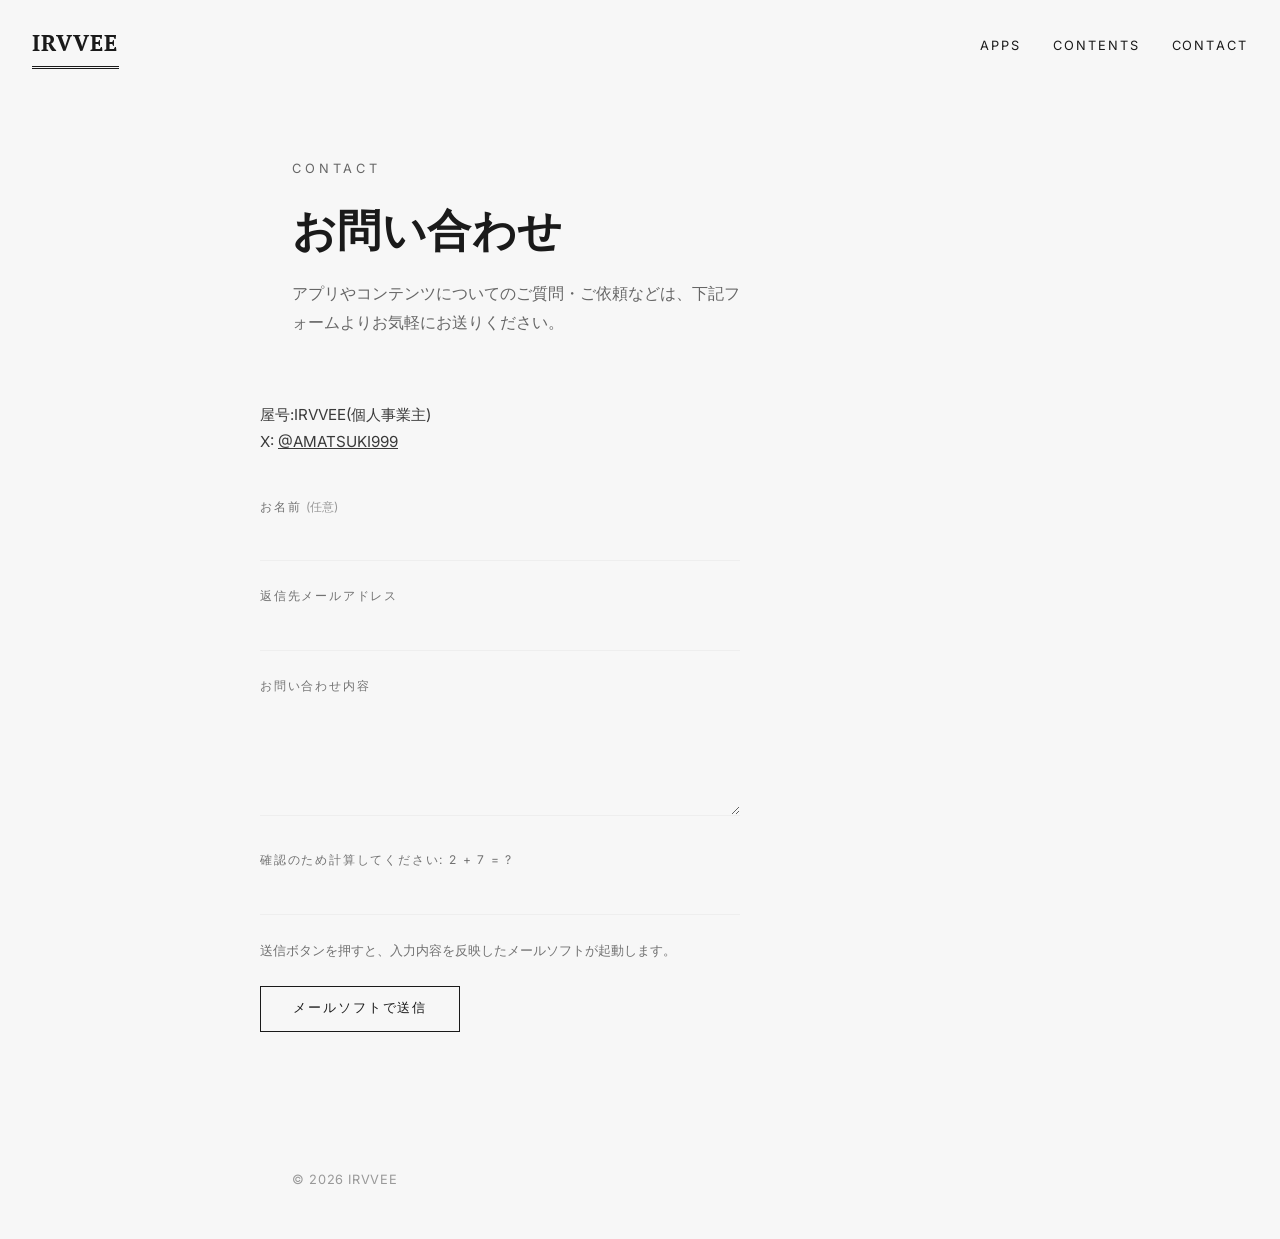
==== contact.html @ 723469f1 "feat: 問い合わせを専用ページ(contact.html)に分離 - お問い合わせフォーム(ハニーポット+簡易計算確認, mailto送信)をcontact.htmlへ移設 - index.htm" ====
<!DOCTYPE html>
<html lang="ja">
<head>
<meta charset="UTF-8">
<meta name="viewport" content="width=device-width, initial-scale=1.0">
<title>Contact | IRVVEE(アーヴィー)</title>
<meta name="description" content="IRVVEEへのお問い合わせフォームです。">
<link rel="preconnect" href="https://fonts.googleapis.com">
<link rel="preconnect" href="https://fonts.gstatic.com" crossorigin>
<link href="https://fonts.googleapis.com/css2?family=PT+Serif:wght@400;700;900&family=Inter:wght@400;500&display=swap" rel="stylesheet">
<style>
  :root {
    --ink: #1a1a1a;
    --paper: #f7f7f7;
    --black: #000000;
    --white: #ffffff;
    --line: #eeeeee;
    --muted: #666666;
    --faint: #999999;
    --charcoal: #282828;
    --ease: cubic-bezier(0.4, 0.4, 0, 1);
    --ease-pop: cubic-bezier(0.55, 0.44, 0.35, 1.23);
  }
  * { box-sizing: border-box; }
  html { scroll-behavior: smooth; }
  body {
    margin: 0;
    background: var(--paper);
    color: var(--ink);
    font-family: "Inter", "Noto Sans JP", sans-serif;
    line-height: 1.8;
  }
  .serif { font-family: "PT Serif", serif; }

  /* ---------- Nav ---------- */
  header.nav {
    position: fixed;
    top: 0; left: 0; right: 0;
    z-index: 100;
    display: flex;
    align-items: center;
    justify-content: space-between;
    padding: 1.5rem 2rem;
    background: rgba(247, 247, 247, 0.85);
    backdrop-filter: blur(8px);
    transition: background 0.5s var(--ease);
  }
  .wordmark {
    font-family: "PT Serif", serif;
    font-weight: 900;
    font-size: 1.35rem;
    letter-spacing: 0.06em;
    color: var(--ink);
    text-decoration: none;
    display: inline-block;
    padding-bottom: 3px;
    border-bottom: 3px double var(--ink);
  }
  nav.links {
    display: flex;
    gap: 2rem;
  }
  nav.links a {
    display: inline-flex;
    font-size: 0.8rem;
    letter-spacing: 0.15em;
    text-transform: uppercase;
    color: var(--ink);
    text-decoration: none;
  }
  nav.links a .char {
    display: inline-block;
    overflow: hidden;
    height: 1em;
    line-height: 1;
  }
  nav.links a .char-stack {
    display: block;
    transition: transform 0.35s var(--ease);
    transition-delay: 0s;
  }
  nav.links a .char-stack span {
    display: block;
    height: 1em;
    line-height: 1;
  }
  nav.links a:hover .char-stack {
    transform: translateY(-1em);
    transition-delay: calc(var(--i, 0) * 0.03s);
  }
  @media (max-width: 640px) {
    nav.links { display: none; }
  }

  /* ---------- Page header ---------- */
  .page-hero {
    padding: 9rem 2rem 3rem;
    max-width: 760px;
    margin: 0 auto;
  }
  .page-hero .eyebrow {
    font-size: 0.8rem;
    letter-spacing: 0.3em;
    text-transform: uppercase;
    color: var(--muted);
    margin-bottom: 1.25rem;
  }
  .page-hero h1 {
    font-family: "PT Serif", serif;
    font-weight: 700;
    font-size: clamp(2rem, 5vw, 2.75rem);
    line-height: 1.35;
    margin: 0 0 1.25rem;
    letter-spacing: 0.01em;
  }
  .page-hero p.lead {
    color: var(--muted);
    font-size: 1rem;
    max-width: 46ch;
  }

  /* ---------- Sections ---------- */
  section.block {
    padding: 0 2rem 6rem;
  }
  section.block.on-white { background: var(--paper); }
  .block-inner { max-width: 760px; margin: 0 auto; }

  address {
    font-style: normal;
    font-size: 0.95rem;
    opacity: 0.85;
    margin: 0 0 2.5rem;
  }
  address a { color: inherit; }

  /* ---------- Contact form ---------- */
  .contact-form { max-width: 480px; }
  .contact-form .field { margin-bottom: 1.5rem; }
  .contact-form label {
    display: block;
    font-size: 0.75rem;
    letter-spacing: 0.15em;
    text-transform: uppercase;
    opacity: 0.6;
    margin-bottom: 0.5rem;
  }
  .contact-form .optional {
    text-transform: none;
    letter-spacing: 0;
    opacity: 0.7;
    margin-left: 0.4em;
  }
  .contact-form input[type="text"],
  .contact-form input[type="email"],
  .contact-form textarea {
    width: 100%;
    font-family: inherit;
    font-size: 0.95rem;
    color: inherit;
    background: transparent;
    border: none;
    border-bottom: 1px solid var(--line);
    padding: 0.5rem 0;
    outline: none;
    transition: border-color 0.3s var(--ease);
  }
  .contact-form input[type="text"]:focus,
  .contact-form input[type="email"]:focus,
  .contact-form textarea:focus {
    border-bottom-color: var(--ink);
  }
  .contact-form textarea { resize: vertical; min-height: 6rem; }
  .contact-form .hp {
    position: absolute;
    width: 1px; height: 1px;
    overflow: hidden;
    clip: rect(0 0 0 0);
    white-space: nowrap;
  }
  .contact-form .form-note {
    font-size: 0.8rem;
    opacity: 0.6;
    margin: 0 0 1.5rem;
  }
  .contact-form button {
    font-family: inherit;
    font-size: 0.8rem;
    letter-spacing: 0.15em;
    text-transform: uppercase;
    color: var(--ink);
    background: transparent;
    border: 1px solid var(--ink);
    padding: 0.85rem 2rem;
    cursor: pointer;
    transition: background 0.3s var(--ease), color 0.3s var(--ease);
  }
  .contact-form button:hover { background: var(--ink); color: var(--paper); }
  .contact-form .form-error {
    font-size: 0.85rem;
    color: #b3261e;
    margin: 1rem 0 0;
  }
  .contact-form .form-success {
    font-size: 0.85rem;
    opacity: 0.75;
    margin: 1rem 0 0;
  }

  footer {
    max-width: 760px;
    margin: 0 auto;
    padding: 2.5rem 2rem 3rem;
    color: var(--faint);
    font-size: 0.8rem;
    letter-spacing: 0.05em;
  }

  /* ---------- Scroll reveal ---------- */
  .reveal {
    opacity: 0;
    transform: translateY(24px);
    transition: opacity 0.6s var(--ease), transform 0.6s var(--ease);
  }
  .reveal.is-visible {
    opacity: 1;
    transform: translateY(0);
  }
</style>
</head>
<body>

<header class="nav">
  <a href="index.html" class="wordmark">IRVVEE</a>
  <nav class="links">
    <a href="index.html#apps" data-label="Apps"></a>
    <a href="index.html#contents" data-label="Contents"></a>
    <a href="contact.html" data-label="Contact"></a>
  </nav>
</header>

<div class="page-hero">
  <p class="eyebrow reveal">Contact</p>
  <h1 class="reveal">お問い合わせ</h1>
  <p class="lead reveal">アプリやコンテンツについてのご質問・ご依頼などは、下記フォームよりお気軽にお送りください。</p>
</div>

<section class="block on-white reveal">
  <div class="block-inner">
    <address>
      屋号:IRVVEE(個人事業主)<br>
      X: <a href="https://x.com/AMATSUKI999" target="_blank" rel="noopener">@AMATSUKI999</a>
    </address>
    <form class="contact-form" id="contact-form" novalidate>
      <div class="field">
        <label for="cf-name">お名前<span class="optional">(任意)</span></label>
        <input type="text" id="cf-name" name="name" autocomplete="name">
      </div>
      <div class="field">
        <label for="cf-email">返信先メールアドレス</label>
        <input type="email" id="cf-email" name="email" autocomplete="email" required>
      </div>
      <div class="field">
        <label for="cf-message">お問い合わせ内容</label>
        <textarea id="cf-message" name="message" rows="5" required></textarea>
      </div>
      <div class="field hp" aria-hidden="true">
        <label for="cf-website">Website</label>
        <input type="text" id="cf-website" name="website" tabindex="-1" autocomplete="off">
      </div>
      <div class="field">
        <label for="cf-check"><span id="cf-check-q"></span></label>
        <input type="text" id="cf-check" name="check" inputmode="numeric" autocomplete="off" required>
      </div>
      <p class="form-note">送信ボタンを押すと、入力内容を反映したメールソフトが起動します。</p>
      <button type="submit">メールソフトで送信</button>
      <p class="form-error" id="cf-error" role="alert" hidden></p>
      <p class="form-success" id="cf-success" hidden>メールソフトを起動しました。そのまま送信してください。</p>
    </form>
  </div>
</section>

<footer>
  &copy; <span id="year"></span> IRVVEE
</footer>

<script>
  document.getElementById("year").textContent = new Date().getFullYear();

  document.querySelectorAll("nav.links a[data-label]").forEach((a) => {
    const label = a.dataset.label;
    [...label].forEach((ch, i) => {
      const glyph = ch === " " ? " " : ch;
      const charEl = document.createElement("span");
      charEl.className = "char";
      charEl.style.setProperty("--i", i);
      const stackEl = document.createElement("span");
      stackEl.className = "char-stack";
      stackEl.innerHTML = `<span>${glyph}</span><span>${glyph}</span>`;
      charEl.appendChild(stackEl);
      a.appendChild(charEl);
    });
  });

  const revealEls = document.querySelectorAll(".reveal");
  const io = new IntersectionObserver((entries) => {
    entries.forEach((entry) => {
      if (entry.isIntersecting) {
        entry.target.classList.add("is-visible");
        io.unobserve(entry.target);
      }
    });
  }, { threshold: 0.15, rootMargin: "0px 0px -40px 0px" });
  revealEls.forEach((el) => io.observe(el));

  // ---------- Contact form ----------
  (() => {
    const form = document.getElementById("contact-form");
    if (!form) return;

    const checkQ = document.getElementById("cf-check-q");
    const checkInput = document.getElementById("cf-check");
    const errorEl = document.getElementById("cf-error");
    const successEl = document.getElementById("cf-success");

    let a = 0, b = 0;
    const newChallenge = () => {
      a = 1 + Math.floor(Math.random() * 8);
      b = 1 + Math.floor(Math.random() * 8);
      checkQ.textContent = `確認のため計算してください: ${a} + ${b} = ?`;
      checkInput.value = "";
    };
    newChallenge();

    const contactUser = "irvvee.design.marketing";
    const contactDomain = "gmail.com";
    const contactAddress = `${contactUser}@${contactDomain}`;

    const showError = (msg) => {
      errorEl.textContent = msg;
      errorEl.hidden = false;
      successEl.hidden = true;
    };

    form.addEventListener("submit", (e) => {
      e.preventDefault();
      errorEl.hidden = true;
      successEl.hidden = true;

      const honeypot = form.website.value.trim();
      if (honeypot) {
        // Bots fill hidden fields; silently drop without feedback.
        return;
      }

      const name = form.name.value.trim();
      const email = form.email.value.trim();
      const message = form.message.value.trim();

      if (!email || !/^[^\s@]+@[^\s@]+\.[^\s@]+$/.test(email)) {
        showError("有効なメールアドレスを入力してください。");
        return;
      }
      if (!message) {
        showError("お問い合わせ内容を入力してください。");
        return;
      }
      if (parseInt(checkInput.value, 10) !== a + b) {
        showError("計算結果が正しくありません。");
        newChallenge();
        return;
      }

      const subject = `[IRVVEEサイトより] お問い合わせ`;
      const bodyLines = [
        name ? `お名前: ${name}` : null,
        `返信先: ${email}`,
        "",
        message,
      ].filter((line) => line !== null);
      const body = bodyLines.join("\n");

      const mailtoUrl =
        `mailto:${contactAddress}` +
        `?subject=${encodeURIComponent(subject)}` +
        `&body=${encodeURIComponent(body)}`;

      window.location.href = mailtoUrl;
      successEl.hidden = false;
      newChallenge();
    });
  })();
</script>

</body>
</html>
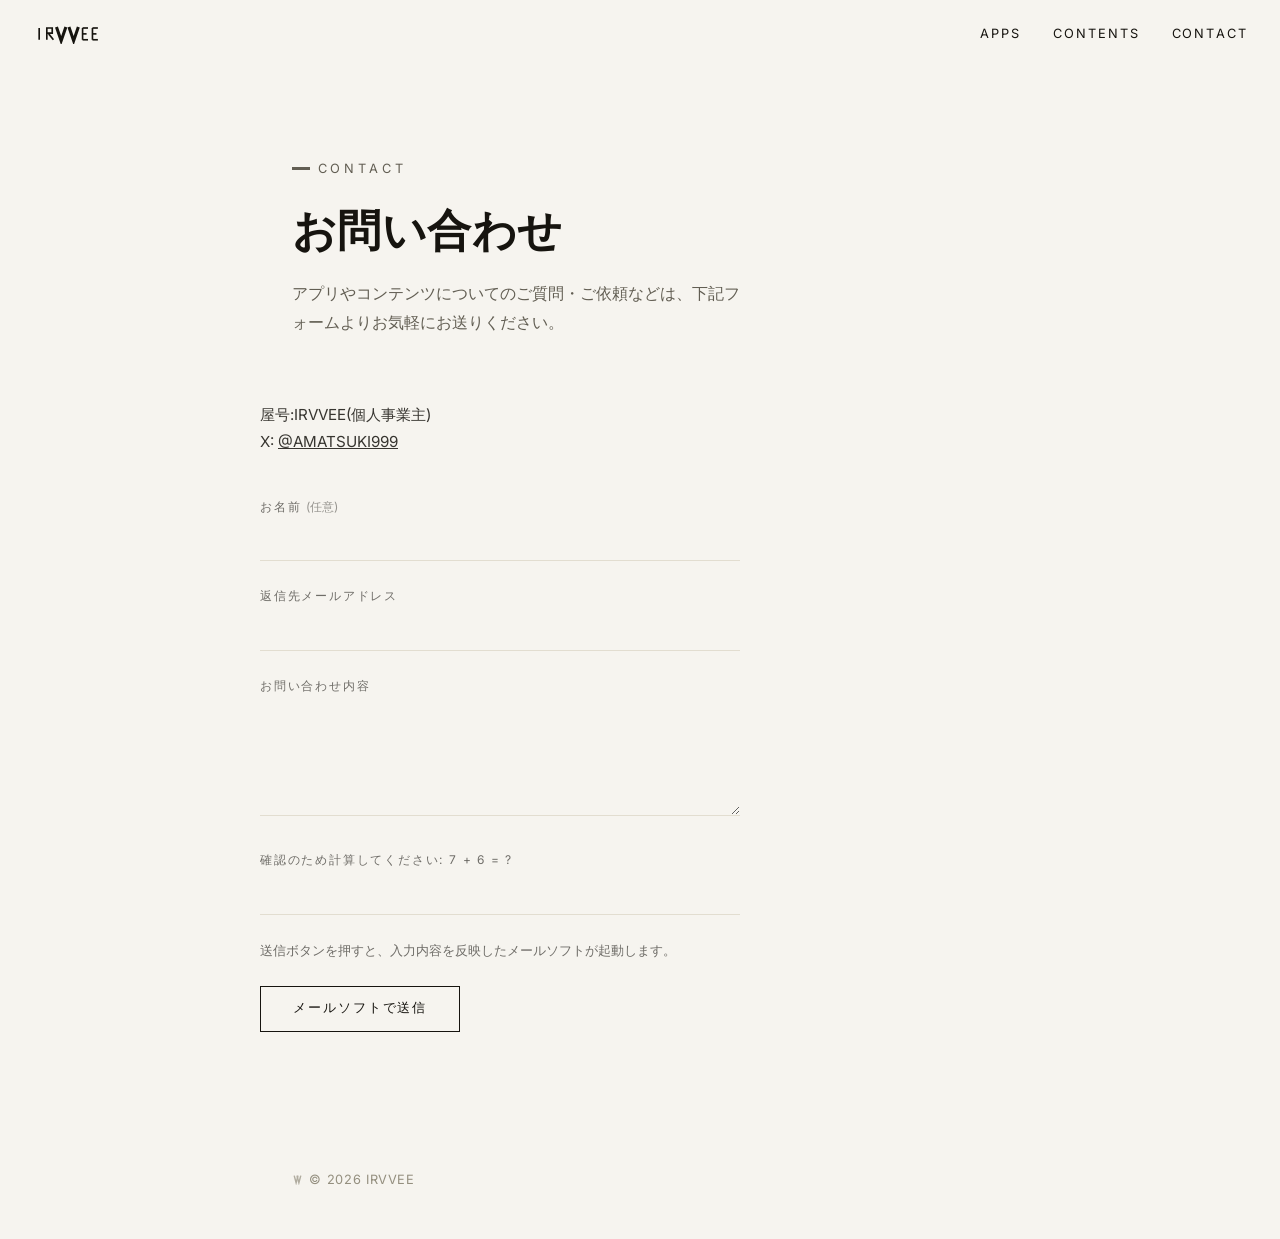
==== commit 518e2660: "feat: 新ロゴタイプを反映しサイト全体のデザインを刷新 IRVVEEの社名から作字したカスタムロゴタイプ(IR+太字VV+EE)をヘッダー・favicon・footerに統合。 配色トークンをロゴ" ====
--- a/contact.html
+++ b/contact.html
@@ -5,19 +5,22 @@
 <meta name="viewport" content="width=device-width, initial-scale=1.0">
 <title>Contact | IRVVEE(アーヴィー)</title>
 <meta name="description" content="IRVVEEへのお問い合わせフォームです。">
+<link rel="icon" href="icons/favicon.svg" type="image/svg+xml">
+<link rel="icon" href="icons/favicon-32.png" type="image/png" sizes="32x32">
+<link rel="apple-touch-icon" href="icons/apple-touch-icon.png">
 <link rel="preconnect" href="https://fonts.googleapis.com">
 <link rel="preconnect" href="https://fonts.gstatic.com" crossorigin>
 <link href="https://fonts.googleapis.com/css2?family=PT+Serif:wght@400;700;900&family=Inter:wght@400;500&display=swap" rel="stylesheet">
 <style>
   :root {
-    --ink: #1a1a1a;
-    --paper: #f7f7f7;
-    --black: #000000;
-    --white: #ffffff;
-    --line: #eeeeee;
-    --muted: #666666;
-    --faint: #999999;
-    --charcoal: #282828;
+    --ink: #16140f;
+    --paper: #f6f4ef;
+    --black: #100f0c;
+    --white: #fbfaf6;
+    --line: #e2ddd0;
+    --muted: #625e53;
+    --faint: #948f7f;
+    --charcoal: #282623;
     --ease: cubic-bezier(0.4, 0.4, 0, 1);
     --ease-pop: cubic-bezier(0.55, 0.44, 0.35, 1.23);
   }
@@ -41,20 +44,21 @@
     align-items: center;
     justify-content: space-between;
     padding: 1.5rem 2rem;
-    background: rgba(247, 247, 247, 0.85);
+    background: rgba(246, 244, 239, 0.85);
     backdrop-filter: blur(8px);
     transition: background 0.5s var(--ease);
   }
   .wordmark {
-    font-family: "PT Serif", serif;
-    font-weight: 900;
-    font-size: 1.35rem;
-    letter-spacing: 0.06em;
+    display: inline-flex;
+    align-items: center;
     color: var(--ink);
     text-decoration: none;
-    display: inline-block;
-    padding-bottom: 3px;
-    border-bottom: 3px double var(--ink);
+    line-height: 0;
+  }
+  .wordmark svg {
+    height: 20px;
+    width: auto;
+    display: block;
   }
   nav.links {
     display: flex;
@@ -89,7 +93,9 @@
     transition-delay: calc(var(--i, 0) * 0.03s);
   }
   @media (max-width: 640px) {
-    nav.links { display: none; }
+    header.nav { padding: 1.1rem 1.25rem; }
+    nav.links { gap: 1.1rem; }
+    nav.links a { font-size: 0.68rem; letter-spacing: 0.1em; }
   }
 
   /* ---------- Page header ---------- */
@@ -99,11 +105,22 @@
     margin: 0 auto;
   }
   .page-hero .eyebrow {
+    display: inline-flex;
+    align-items: center;
+    gap: 0.6em;
     font-size: 0.8rem;
     letter-spacing: 0.3em;
     text-transform: uppercase;
     color: var(--muted);
     margin-bottom: 1.25rem;
+  }
+  .page-hero .eyebrow::before {
+    content: "";
+    width: 1.4em;
+    height: 3px;
+    background: currentColor;
+    display: block;
+    flex: none;
   }
   .page-hero h1 {
     font-family: "PT Serif", serif;
@@ -226,12 +243,37 @@
     opacity: 1;
     transform: translateY(0);
   }
+
+  .footer-mark {
+    height: 11px;
+    width: auto;
+    vertical-align: -1px;
+    margin-right: 0.5em;
+    color: var(--faint);
+    opacity: 0.7;
+  }
 </style>
 </head>
 <body>
 
 <header class="nav">
-  <a href="index.html" class="wordmark">IRVVEE</a>
+  <a href="index.html" class="wordmark" aria-label="IRVVEE">
+    <svg viewBox="-24 -34 600 170" aria-hidden="true" focusable="false">
+      <path stroke-width="14" fill="none" stroke="currentColor" d="M37,0 L37,100"/>
+      <path stroke-width="14" fill="none" stroke="currentColor" d="M102,100 L102,0 L148,0 L148,44 L108,44"/>
+      <path stroke-width="14" fill="none" stroke="currentColor" d="M118,50 L158,100"/>
+      <path stroke-width="26" fill="none" stroke="currentColor" d="M184,-8 L224,108 L264,-8"/>
+      <path stroke-width="26" fill="none" stroke="currentColor" d="M290,-8 L330,108 L370,-8"/>
+      <path stroke-width="14" fill="none" stroke="currentColor" d="M406,0 L406,100"/>
+      <path stroke-width="14" fill="none" stroke="currentColor" d="M406,0 L452,0"/>
+      <path stroke-width="14" fill="none" stroke="currentColor" d="M406,50 L440,50"/>
+      <path stroke-width="14" fill="none" stroke="currentColor" d="M406,100 L452,100"/>
+      <path stroke-width="14" fill="none" stroke="currentColor" d="M490,0 L490,100"/>
+      <path stroke-width="14" fill="none" stroke="currentColor" d="M490,0 L536,0"/>
+      <path stroke-width="14" fill="none" stroke="currentColor" d="M490,50 L524,50"/>
+      <path stroke-width="14" fill="none" stroke="currentColor" d="M490,100 L536,100"/>
+    </svg>
+  </a>
   <nav class="links">
     <a href="index.html#apps" data-label="Apps"></a>
     <a href="index.html#contents" data-label="Contents"></a>
@@ -281,7 +323,10 @@
 </section>
 
 <footer>
-  &copy; <span id="year"></span> IRVVEE
+  <svg class="footer-mark" viewBox="0 0 200 200" aria-hidden="true" focusable="false">
+    <path d="M40,30 L75,160 L110,30" fill="none" stroke="currentColor" stroke-width="26" stroke-linejoin="miter"/>
+    <path d="M90,30 L125,160 L160,30" fill="none" stroke="currentColor" stroke-width="26" stroke-linejoin="miter"/>
+  </svg>&copy; <span id="year"></span> IRVVEE
 </footer>
 
 <script>
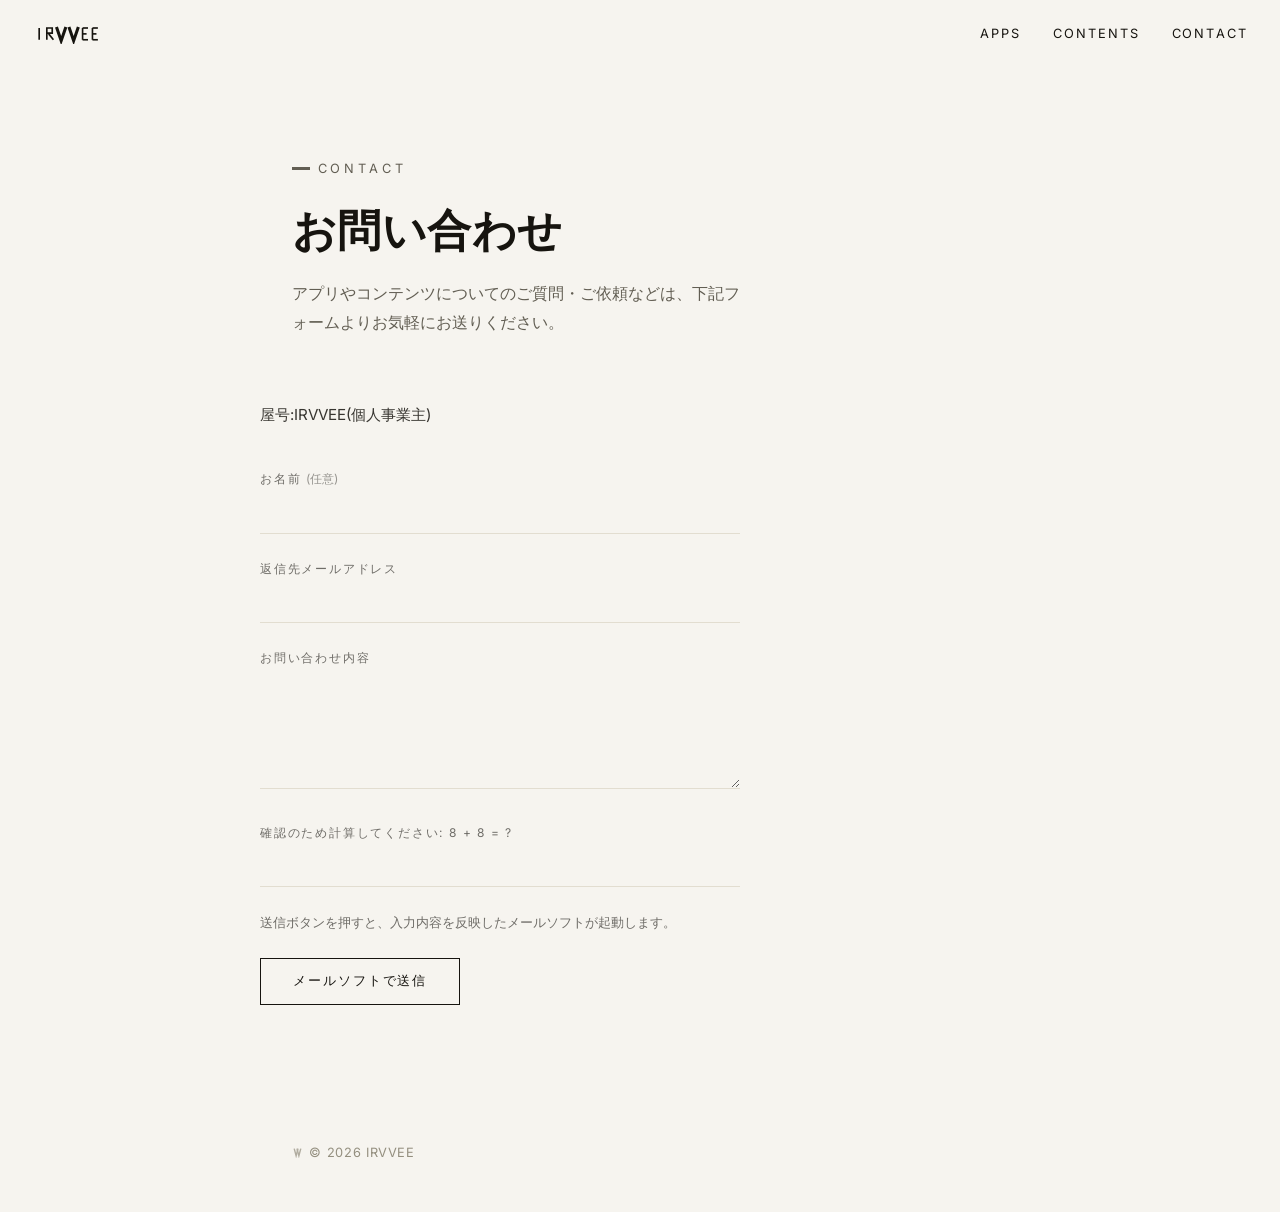
==== commit 881343ad: "feat: 引取人ナキ遺留品室をContentsに追加し、Xアカウントをキツネのまかない飯の項目へ移動 Co-Authored-By: Claude Opus 5.5 <noreply@anthrop" ====
--- a/contact.html
+++ b/contact.html
@@ -290,8 +290,7 @@
 <section class="block on-white reveal">
   <div class="block-inner">
     <address>
-      屋号:IRVVEE(個人事業主)<br>
-      X: <a href="https://x.com/AMATSUKI999" target="_blank" rel="noopener">@AMATSUKI999</a>
+      屋号:IRVVEE(個人事業主)
     </address>
     <form class="contact-form" id="contact-form" novalidate>
       <div class="field">
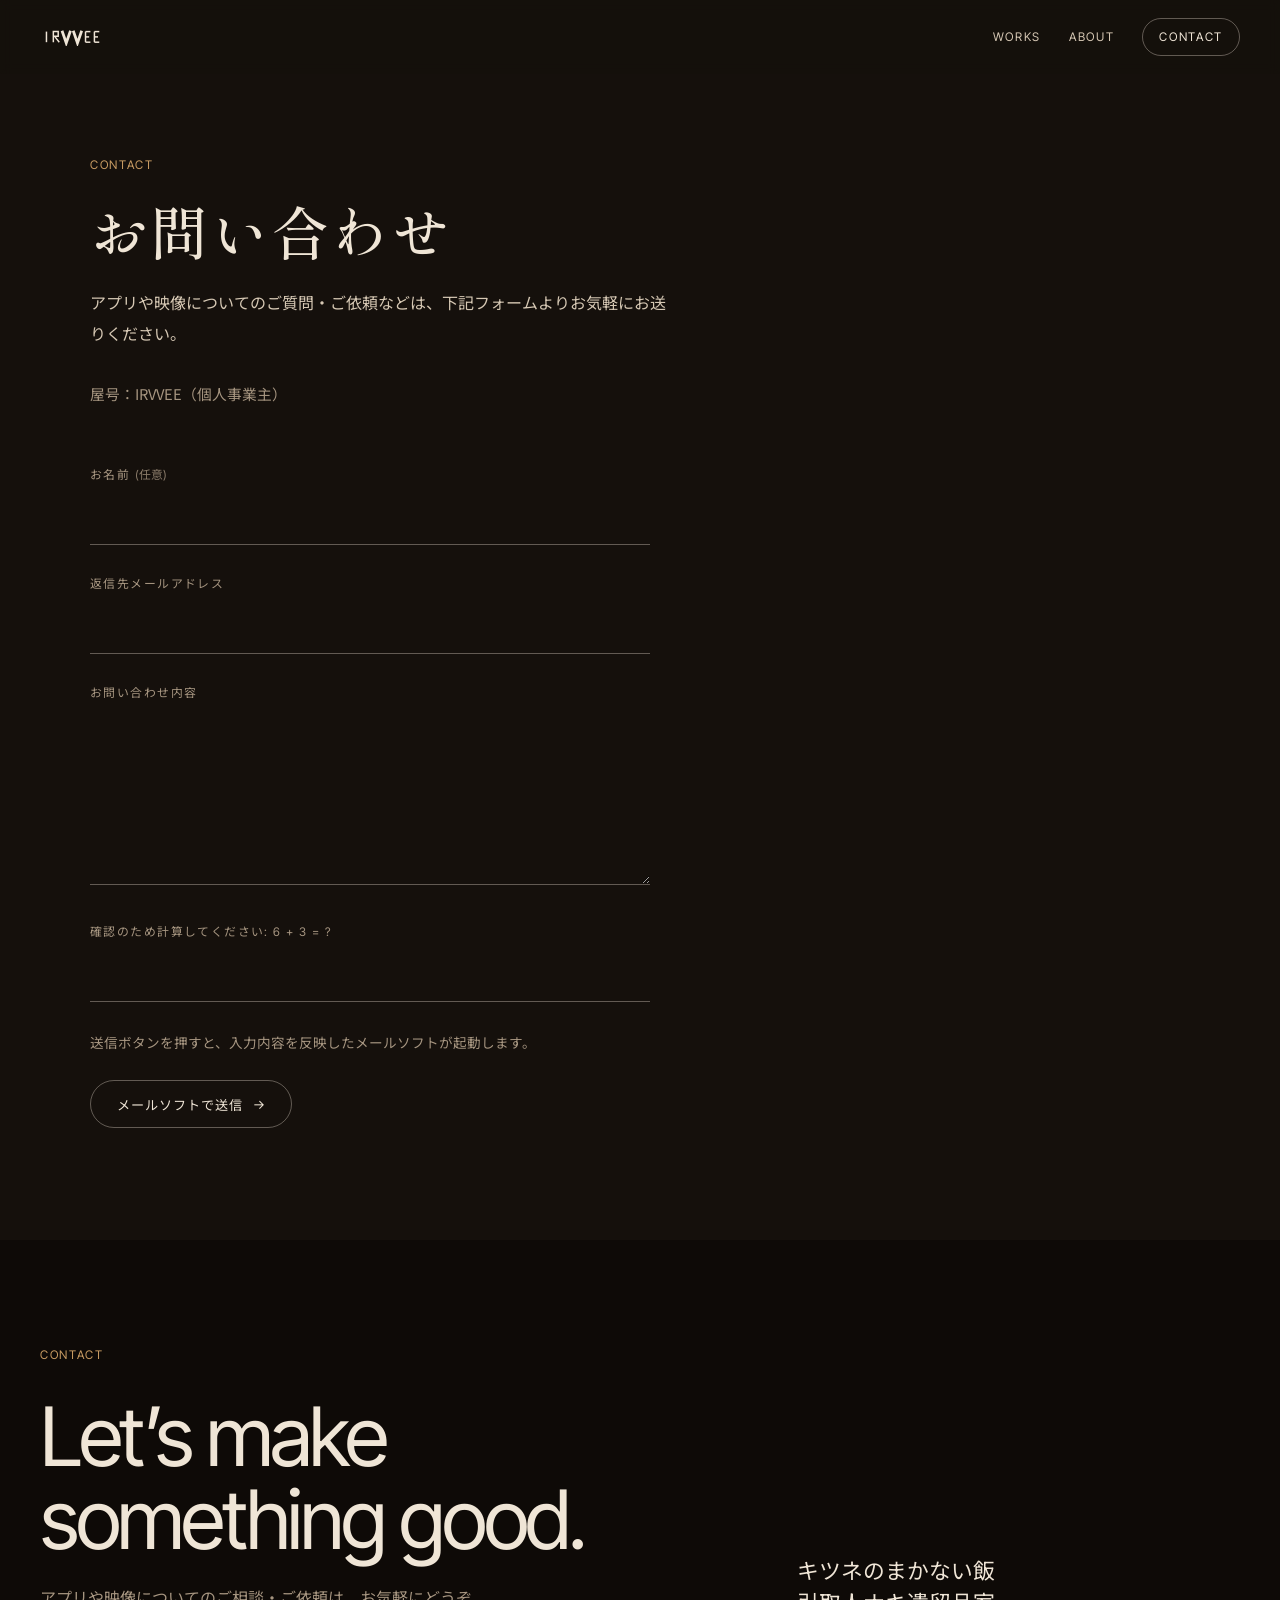
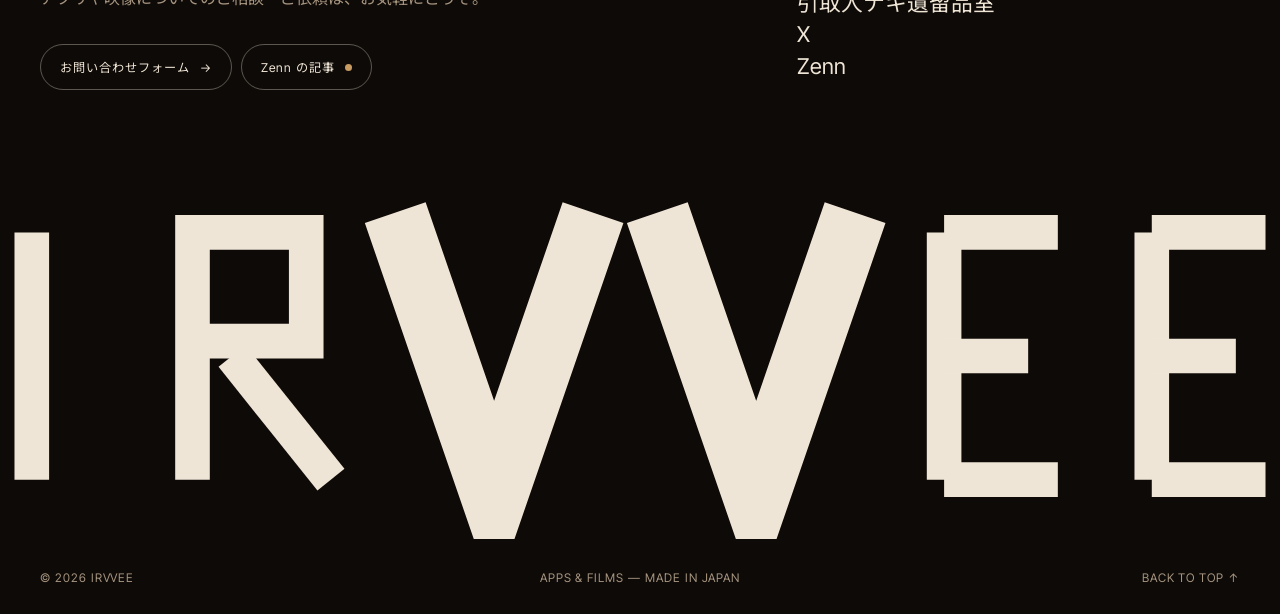
==== commit a34fa74b: "feat: サイトを全面リニューアル（ダークブラウン×映像制作会社風のデザイン） - トップ：ショーリール、主な制作物（キツネのまかない飯・引取人ナキ遺留品室・にゃんぱ～せんと）、そのほかの制作物、概" ====
--- a/contact.html
+++ b/contact.html
@@ -3,261 +3,20 @@
 <head>
 <meta charset="UTF-8">
 <meta name="viewport" content="width=device-width, initial-scale=1.0">
-<title>Contact | IRVVEE(アーヴィー)</title>
+<title>お問い合わせ | IRVVEE（アーヴィー）</title>
 <meta name="description" content="IRVVEEへのお問い合わせフォームです。">
-<link rel="icon" href="icons/favicon.svg" type="image/svg+xml">
-<link rel="icon" href="icons/favicon-32.png" type="image/png" sizes="32x32">
-<link rel="apple-touch-icon" href="icons/apple-touch-icon.png">
+<link rel="icon" href="/icons/favicon.svg" type="image/svg+xml">
+<link rel="icon" href="/icons/favicon-32.png" type="image/png" sizes="32x32">
+<link rel="apple-touch-icon" href="/icons/apple-touch-icon.png">
 <link rel="preconnect" href="https://fonts.googleapis.com">
 <link rel="preconnect" href="https://fonts.gstatic.com" crossorigin>
-<link href="https://fonts.googleapis.com/css2?family=PT+Serif:wght@400;700;900&family=Inter:wght@400;500&display=swap" rel="stylesheet">
-<style>
-  :root {
-    --ink: #16140f;
-    --paper: #f6f4ef;
-    --black: #100f0c;
-    --white: #fbfaf6;
-    --line: #e2ddd0;
-    --muted: #625e53;
-    --faint: #948f7f;
-    --charcoal: #282623;
-    --ease: cubic-bezier(0.4, 0.4, 0, 1);
-    --ease-pop: cubic-bezier(0.55, 0.44, 0.35, 1.23);
-  }
-  * { box-sizing: border-box; }
-  html { scroll-behavior: smooth; }
-  body {
-    margin: 0;
-    background: var(--paper);
-    color: var(--ink);
-    font-family: "Inter", "Noto Sans JP", sans-serif;
-    line-height: 1.8;
-  }
-  .serif { font-family: "PT Serif", serif; }
-
-  /* ---------- Nav ---------- */
-  header.nav {
-    position: fixed;
-    top: 0; left: 0; right: 0;
-    z-index: 100;
-    display: flex;
-    align-items: center;
-    justify-content: space-between;
-    padding: 1.5rem 2rem;
-    background: rgba(246, 244, 239, 0.85);
-    backdrop-filter: blur(8px);
-    transition: background 0.5s var(--ease);
-  }
-  .wordmark {
-    display: inline-flex;
-    align-items: center;
-    color: var(--ink);
-    text-decoration: none;
-    line-height: 0;
-  }
-  .wordmark svg {
-    height: 20px;
-    width: auto;
-    display: block;
-  }
-  nav.links {
-    display: flex;
-    gap: 2rem;
-  }
-  nav.links a {
-    display: inline-flex;
-    font-size: 0.8rem;
-    letter-spacing: 0.15em;
-    text-transform: uppercase;
-    color: var(--ink);
-    text-decoration: none;
-  }
-  nav.links a .char {
-    display: inline-block;
-    overflow: hidden;
-    height: 1em;
-    line-height: 1;
-  }
-  nav.links a .char-stack {
-    display: block;
-    transition: transform 0.35s var(--ease);
-    transition-delay: 0s;
-  }
-  nav.links a .char-stack span {
-    display: block;
-    height: 1em;
-    line-height: 1;
-  }
-  nav.links a:hover .char-stack {
-    transform: translateY(-1em);
-    transition-delay: calc(var(--i, 0) * 0.03s);
-  }
-  @media (max-width: 640px) {
-    header.nav { padding: 1.1rem 1.25rem; }
-    nav.links { gap: 1.1rem; }
-    nav.links a { font-size: 0.68rem; letter-spacing: 0.1em; }
-  }
-
-  /* ---------- Page header ---------- */
-  .page-hero {
-    padding: 9rem 2rem 3rem;
-    max-width: 760px;
-    margin: 0 auto;
-  }
-  .page-hero .eyebrow {
-    display: inline-flex;
-    align-items: center;
-    gap: 0.6em;
-    font-size: 0.8rem;
-    letter-spacing: 0.3em;
-    text-transform: uppercase;
-    color: var(--muted);
-    margin-bottom: 1.25rem;
-  }
-  .page-hero .eyebrow::before {
-    content: "";
-    width: 1.4em;
-    height: 3px;
-    background: currentColor;
-    display: block;
-    flex: none;
-  }
-  .page-hero h1 {
-    font-family: "PT Serif", serif;
-    font-weight: 700;
-    font-size: clamp(2rem, 5vw, 2.75rem);
-    line-height: 1.35;
-    margin: 0 0 1.25rem;
-    letter-spacing: 0.01em;
-  }
-  .page-hero p.lead {
-    color: var(--muted);
-    font-size: 1rem;
-    max-width: 46ch;
-  }
-
-  /* ---------- Sections ---------- */
-  section.block {
-    padding: 0 2rem 6rem;
-  }
-  section.block.on-white { background: var(--paper); }
-  .block-inner { max-width: 760px; margin: 0 auto; }
-
-  address {
-    font-style: normal;
-    font-size: 0.95rem;
-    opacity: 0.85;
-    margin: 0 0 2.5rem;
-  }
-  address a { color: inherit; }
-
-  /* ---------- Contact form ---------- */
-  .contact-form { max-width: 480px; }
-  .contact-form .field { margin-bottom: 1.5rem; }
-  .contact-form label {
-    display: block;
-    font-size: 0.75rem;
-    letter-spacing: 0.15em;
-    text-transform: uppercase;
-    opacity: 0.6;
-    margin-bottom: 0.5rem;
-  }
-  .contact-form .optional {
-    text-transform: none;
-    letter-spacing: 0;
-    opacity: 0.7;
-    margin-left: 0.4em;
-  }
-  .contact-form input[type="text"],
-  .contact-form input[type="email"],
-  .contact-form textarea {
-    width: 100%;
-    font-family: inherit;
-    font-size: 0.95rem;
-    color: inherit;
-    background: transparent;
-    border: none;
-    border-bottom: 1px solid var(--line);
-    padding: 0.5rem 0;
-    outline: none;
-    transition: border-color 0.3s var(--ease);
-  }
-  .contact-form input[type="text"]:focus,
-  .contact-form input[type="email"]:focus,
-  .contact-form textarea:focus {
-    border-bottom-color: var(--ink);
-  }
-  .contact-form textarea { resize: vertical; min-height: 6rem; }
-  .contact-form .hp {
-    position: absolute;
-    width: 1px; height: 1px;
-    overflow: hidden;
-    clip: rect(0 0 0 0);
-    white-space: nowrap;
-  }
-  .contact-form .form-note {
-    font-size: 0.8rem;
-    opacity: 0.6;
-    margin: 0 0 1.5rem;
-  }
-  .contact-form button {
-    font-family: inherit;
-    font-size: 0.8rem;
-    letter-spacing: 0.15em;
-    text-transform: uppercase;
-    color: var(--ink);
-    background: transparent;
-    border: 1px solid var(--ink);
-    padding: 0.85rem 2rem;
-    cursor: pointer;
-    transition: background 0.3s var(--ease), color 0.3s var(--ease);
-  }
-  .contact-form button:hover { background: var(--ink); color: var(--paper); }
-  .contact-form .form-error {
-    font-size: 0.85rem;
-    color: #b3261e;
-    margin: 1rem 0 0;
-  }
-  .contact-form .form-success {
-    font-size: 0.85rem;
-    opacity: 0.75;
-    margin: 1rem 0 0;
-  }
-
-  footer {
-    max-width: 760px;
-    margin: 0 auto;
-    padding: 2.5rem 2rem 3rem;
-    color: var(--faint);
-    font-size: 0.8rem;
-    letter-spacing: 0.05em;
-  }
-
-  /* ---------- Scroll reveal ---------- */
-  .reveal {
-    opacity: 0;
-    transform: translateY(24px);
-    transition: opacity 0.6s var(--ease), transform 0.6s var(--ease);
-  }
-  .reveal.is-visible {
-    opacity: 1;
-    transform: translateY(0);
-  }
-
-  .footer-mark {
-    height: 11px;
-    width: auto;
-    vertical-align: -1px;
-    margin-right: 0.5em;
-    color: var(--faint);
-    opacity: 0.7;
-  }
-</style>
+<link href="https://fonts.googleapis.com/css2?family=Shippori+Mincho:wght@500;700&family=Noto+Sans+JP:wght@400;500&family=Inter+Tight:wght@400;500;600&display=swap" rel="stylesheet">
+<link rel="stylesheet" href="/assets/site.css">
 </head>
 <body>
 
-<header class="nav">
-  <a href="index.html" class="wordmark" aria-label="IRVVEE">
+<header class="site-head">
+  <a class="logo" href="/" aria-label="IRVVEE トップへ">
     <svg viewBox="-24 -34 600 170" aria-hidden="true" focusable="false">
       <path stroke-width="14" fill="none" stroke="currentColor" d="M37,0 L37,100"/>
       <path stroke-width="14" fill="none" stroke="currentColor" d="M102,100 L102,0 L148,0 L148,44 L108,44"/>
@@ -274,24 +33,19 @@
       <path stroke-width="14" fill="none" stroke="currentColor" d="M490,100 L536,100"/>
     </svg>
   </a>
-  <nav class="links">
-    <a href="index.html#apps" data-label="Apps"></a>
-    <a href="index.html#contents" data-label="Contents"></a>
-    <a href="contact.html" data-label="Contact"></a>
+  <nav class="site-nav">
+    <a href="/#works">Works</a>
+    <a href="/#about">About</a>
+    <a href="#contact">Contact</a>
   </nav>
 </header>
 
-<div class="page-hero">
-  <p class="eyebrow reveal">Contact</p>
-  <h1 class="reveal">お問い合わせ</h1>
-  <p class="lead reveal">アプリやコンテンツについてのご質問・ご依頼などは、下記フォームよりお気軽にお送りください。</p>
-</div>
-
-<section class="block on-white reveal">
-  <div class="block-inner">
-    <address>
-      屋号:IRVVEE(個人事業主)
-    </address>
+<main class="page">
+  <div class="inner">
+    <p class="kicker">Contact</p>
+    <h1 class="page-title">お問い合わせ</h1>
+    <p class="lead">アプリや映像についてのご質問・ご依頼などは、下記フォームよりお気軽にお送りください。</p>
+    <address>屋号：IRVVEE（個人事業主）</address>
     <form class="contact-form" id="contact-form" novalidate>
       <div class="field">
         <label for="cf-name">お名前<span class="optional">(任意)</span></label>
@@ -314,50 +68,55 @@
         <input type="text" id="cf-check" name="check" inputmode="numeric" autocomplete="off" required>
       </div>
       <p class="form-note">送信ボタンを押すと、入力内容を反映したメールソフトが起動します。</p>
-      <button type="submit">メールソフトで送信</button>
+      <button class="form-submit" type="submit">メールソフトで送信</button>
       <p class="form-error" id="cf-error" role="alert" hidden></p>
       <p class="form-success" id="cf-success" hidden>メールソフトを起動しました。そのまま送信してください。</p>
     </form>
   </div>
-</section>
+</main>
 
-<footer>
-  <svg class="footer-mark" viewBox="0 0 200 200" aria-hidden="true" focusable="false">
-    <path d="M40,30 L75,160 L110,30" fill="none" stroke="currentColor" stroke-width="26" stroke-linejoin="miter"/>
-    <path d="M90,30 L125,160 L160,30" fill="none" stroke="currentColor" stroke-width="26" stroke-linejoin="miter"/>
-  </svg>&copy; <span id="year"></span> IRVVEE
+<footer class="big-foot" id="contact">
+  <div class="foot-top">
+    <div class="foot-call">
+      <p class="foot-label">Contact</p>
+      <h2>Let&rsquo;s make<br>something good.</h2>
+      <p class="foot-sub">アプリや映像についてのご相談・ご依頼は、お気軽にどうぞ。</p>
+      <div class="pill-row">
+        <a class="pill" href="/contact.html">お問い合わせフォーム <span aria-hidden="true">→</span></a>
+        <a class="pill" href="https://zenn.dev/irvvee" target="_blank" rel="noopener">Zenn の記事 <span class="dot" aria-hidden="true"></span></a>
+      </div>
+    </div>
+    <ul class="foot-links">
+      <li><a href="https://www.youtube.com/@AMATSUKI999" target="_blank" rel="noopener">キツネのまかない飯</a></li>
+      <li><a href="https://www.youtube.com/channel/UCy9DfJnpniKRqv0ITWPufrg" target="_blank" rel="noopener">引取人ナキ遺留品室</a></li>
+      <li><a href="https://x.com/AMATSUKI999" target="_blank" rel="noopener">X</a></li>
+      <li><a href="https://zenn.dev/irvvee" target="_blank" rel="noopener">Zenn</a></li>
+    </ul>
+  </div>
+  <a class="foot-logo" href="/" aria-label="IRVVEE トップへ"><svg viewBox="29 -22 508 146" aria-hidden="true" focusable="false">
+      <path stroke-width="14" fill="none" stroke="currentColor" d="M37,0 L37,100"/>
+      <path stroke-width="14" fill="none" stroke="currentColor" d="M102,100 L102,0 L148,0 L148,44 L108,44"/>
+      <path stroke-width="14" fill="none" stroke="currentColor" d="M118,50 L158,100"/>
+      <path stroke-width="26" fill="none" stroke="currentColor" d="M184,-8 L224,108 L264,-8"/>
+      <path stroke-width="26" fill="none" stroke="currentColor" d="M290,-8 L330,108 L370,-8"/>
+      <path stroke-width="14" fill="none" stroke="currentColor" d="M406,0 L406,100"/>
+      <path stroke-width="14" fill="none" stroke="currentColor" d="M406,0 L452,0"/>
+      <path stroke-width="14" fill="none" stroke="currentColor" d="M406,50 L440,50"/>
+      <path stroke-width="14" fill="none" stroke="currentColor" d="M406,100 L452,100"/>
+      <path stroke-width="14" fill="none" stroke="currentColor" d="M490,0 L490,100"/>
+      <path stroke-width="14" fill="none" stroke="currentColor" d="M490,0 L536,0"/>
+      <path stroke-width="14" fill="none" stroke="currentColor" d="M490,50 L524,50"/>
+      <path stroke-width="14" fill="none" stroke="currentColor" d="M490,100 L536,100"/>
+    </svg></a>
+  <div class="foot-bottom">
+    <span>&copy; <span data-year></span> IRVVEE</span>
+    <span>Apps &amp; Films — Made in Japan</span>
+    <a href="#">Back to top ↑</a>
+  </div>
 </footer>
 
+<script src="/assets/site.js"></script>
 <script>
-  document.getElementById("year").textContent = new Date().getFullYear();
-
-  document.querySelectorAll("nav.links a[data-label]").forEach((a) => {
-    const label = a.dataset.label;
-    [...label].forEach((ch, i) => {
-      const glyph = ch === " " ? " " : ch;
-      const charEl = document.createElement("span");
-      charEl.className = "char";
-      charEl.style.setProperty("--i", i);
-      const stackEl = document.createElement("span");
-      stackEl.className = "char-stack";
-      stackEl.innerHTML = `<span>${glyph}</span><span>${glyph}</span>`;
-      charEl.appendChild(stackEl);
-      a.appendChild(charEl);
-    });
-  });
-
-  const revealEls = document.querySelectorAll(".reveal");
-  const io = new IntersectionObserver((entries) => {
-    entries.forEach((entry) => {
-      if (entry.isIntersecting) {
-        entry.target.classList.add("is-visible");
-        io.unobserve(entry.target);
-      }
-    });
-  }, { threshold: 0.15, rootMargin: "0px 0px -40px 0px" });
-  revealEls.forEach((el) => io.observe(el));
-
-  // ---------- Contact form ----------
   (() => {
     const form = document.getElementById("contact-form");
     if (!form) return;
@@ -435,6 +194,5 @@
     });
   })();
 </script>
-
 </body>
 </html>
--- a/assets/site.css
+++ b/assets/site.css
@@ -0,0 +1,283 @@
+/* IRVVEE サイト共通スタイル
+   焦げ茶の地に明朝体（映画らしさ）＋英字はグロテスク体の大文字と丸ボタン（Webデザイン寄り）。
+   フッターは大きな一文・リンク一覧・画面幅いっぱいのロゴタイプ */
+:root {
+  --bg: #15100c;
+  --bg2: #1d1611;
+  --bg3: #271e16;
+  --foot: #0e0a07;
+  --ink: #efe5d6;
+  --soft: #d6c8b4;
+  --muted: #a69580;
+  --line: rgba(239, 229, 214, 0.14);
+  --line-strong: rgba(239, 229, 214, 0.35);
+  --accent: #c89b62;
+  --danger: #e58a72;
+  --serif: "Shippori Mincho", "Yu Mincho", serif;
+  --sans: "Noto Sans JP", sans-serif;
+  --grot: "Inter Tight", "Noto Sans JP", sans-serif;
+  --gut: 2.5rem;
+  --ease: cubic-bezier(0.4, 0.4, 0, 1);
+}
+* { box-sizing: border-box; }
+html { scroll-behavior: smooth; }
+body { margin: 0; background: var(--bg); color: var(--ink); font-family: var(--sans); line-height: 1.9; }
+img { max-width: 100%; display: block; }
+a { color: inherit; }
+:focus-visible { outline: 2px solid var(--accent); outline-offset: 3px; }
+.inner { max-width: 1180px; margin: 0 auto; padding: 0 var(--gut); }
+
+/* 英字の小さなラベル（ナビ・分類・注記で共通） */
+.kicker, .feat-cat, .wl-cat, .reel-caption, .profile dt, .crumb, .foot-label, .foot-bottom {
+  font-family: var(--grot); font-size: 0.74rem; letter-spacing: 0.14em; text-transform: uppercase;
+}
+
+/* 丸いボタン（制作物のリンク・フッター・フォームで共通） */
+.feat-links a, .pill, .form-submit {
+  display: inline-flex; align-items: center; gap: 0.6rem;
+  padding: 0.65rem 1.2rem; border: 1px solid var(--line-strong); border-radius: 999px;
+  background: transparent; color: var(--ink);
+  font-family: var(--grot); font-size: 0.76rem; letter-spacing: 0.08em; text-decoration: none;
+  cursor: pointer;
+  transition: background 0.3s var(--ease), color 0.3s var(--ease), border-color 0.3s var(--ease);
+}
+.feat-links a::after { content: "→"; transition: transform 0.3s var(--ease); }
+.feat-links a:hover, .pill:hover, .form-submit:hover { background: var(--ink); color: var(--bg); border-color: var(--ink); }
+.feat-links a:hover::after { transform: translateX(3px); }
+
+/* ---------- ヘッダー ---------- */
+.site-head {
+  position: sticky; top: 0; z-index: 50;
+  display: flex; align-items: center; justify-content: space-between;
+  padding: 1.1rem var(--gut);
+  background: rgba(21, 16, 12, 0.88);
+  backdrop-filter: blur(6px);
+}
+.logo { color: var(--ink); line-height: 0; }
+.logo svg { height: 18px; width: auto; }
+.site-nav { display: flex; align-items: center; gap: 1.75rem; }
+.site-nav a {
+  font-family: var(--grot); font-size: 0.74rem; letter-spacing: 0.14em; text-transform: uppercase;
+  text-decoration: none; color: var(--soft); transition: color 0.3s var(--ease);
+}
+.site-nav a:hover { color: var(--ink); }
+.site-nav a:last-child { border: 1px solid var(--line-strong); border-radius: 999px; padding: 0.45rem 1rem; color: var(--ink); }
+.site-nav a:last-child:hover { background: var(--ink); color: var(--bg); }
+
+/* ---------- ショーリール ---------- */
+.reel { position: relative; overflow: hidden; height: calc(100vh - 64px); height: calc(100svh - 64px); min-height: 520px; background: #000; }
+.reel::before, .reel::after {
+  content: ""; position: absolute; left: 0; right: 0; height: 7vh; background: #000; z-index: 2;
+}
+.reel::before { top: 0; }
+.reel::after { bottom: 0; }
+.reel-frames { position: absolute; inset: 0; overflow: hidden; }
+.reel-frames::after {
+  content: ""; position: absolute; inset: 0;
+  background: linear-gradient(90deg, rgba(15, 11, 8, 0.88) 0%, rgba(15, 11, 8, 0.4) 55%, rgba(15, 11, 8, 0.1) 100%);
+}
+.frame { position: absolute; inset: 0; margin: 0; opacity: 0; transition: opacity 1.6s ease; }
+.frame.is-on { opacity: 1; }
+.frame img { width: 100%; height: 100%; object-fit: cover; transform: scale(1.03); transition: transform 7s linear; }
+.frame.is-on img { transform: scale(1.1); }
+.reel-copy {
+  position: absolute; left: 0; right: 0; bottom: calc(7vh + 4rem); z-index: 3;
+  max-width: 1180px; margin: 0 auto; padding: 0 var(--gut);
+}
+.kicker { color: var(--accent); margin: 0 0 1rem; }
+.reel h1 {
+  font-family: var(--serif); font-weight: 500;
+  font-size: clamp(2rem, 4.6vw, 3.6rem); line-height: 1.5; letter-spacing: 0.04em;
+  margin: 0 0 1.25rem;
+}
+.reel .lead { color: var(--soft); max-width: 34em; margin: 0; }
+.reel-caption {
+  position: absolute; right: var(--gut); bottom: calc(7vh + 1.2rem); z-index: 3; margin: 0;
+  display: flex; align-items: baseline; gap: 0.2rem; color: var(--muted);
+}
+.reel-index { color: var(--ink); }
+.reel-title { margin-left: 1rem; letter-spacing: 0.1em; text-transform: none; }
+
+/* ---------- 見出し：英字を大きく ---------- */
+main > section { padding: 7rem 0; }
+main > section.reel { padding: 0; }
+.sec-head {
+  display: flex; align-items: flex-end; justify-content: space-between; gap: 1.5rem;
+  margin: 0 0 4rem; padding-bottom: 1.5rem; border-bottom: 1px solid var(--line);
+}
+.sec-label {
+  font-family: var(--grot); font-weight: 500;
+  font-size: clamp(2.6rem, 6.5vw, 5.2rem); line-height: 0.95; letter-spacing: -0.04em;
+  margin: 0;
+}
+.sec-head h2 { font-family: var(--serif); font-weight: 500; font-size: 0.95rem; letter-spacing: 0.2em; color: var(--muted); margin: 0 0 0.35rem; }
+
+/* ---------- 主な制作物 ---------- */
+.feat { display: grid; grid-template-columns: 1.45fr 1fr; gap: 3.5rem; align-items: center; margin-bottom: 6.5rem; }
+.feat:last-child { margin-bottom: 0; }
+.feat:nth-of-type(even) { grid-template-columns: 1fr 1.45fr; }
+.feat:nth-of-type(even) .feat-media { order: 2; }
+.feat-media { display: block; aspect-ratio: 2 / 1; overflow: hidden; background: #000; border-radius: 6px; }
+.feat-media img { width: 100%; height: 100%; object-fit: cover; transition: transform 1.2s var(--ease); }
+.feat-media:hover img { transform: scale(1.04); }
+.feat-cat { color: var(--accent); margin: 0 0 1rem; }
+.feat-body h3 { font-family: var(--serif); font-weight: 500; font-size: clamp(1.6rem, 2.6vw, 2.2rem); line-height: 1.4; margin: 0 0 1rem; }
+.feat-desc { color: var(--muted); margin: 0 0 1.75rem; }
+.feat-links { display: flex; flex-wrap: wrap; gap: 0.6rem; margin: 0; }
+
+/* ---------- そのほかの制作物 ---------- */
+.all-works { background: var(--bg2); }
+.work-list { list-style: none; margin: 0; padding: 0; border-top: 1px solid var(--line); }
+.work-list a {
+  display: grid; grid-template-columns: 56px 10em 9.5em 1fr 2.5rem; gap: 1.5rem; align-items: center;
+  padding: 1.4rem 0.75rem; border-bottom: 1px solid var(--line); text-decoration: none;
+  transition: background 0.3s var(--ease), padding 0.3s var(--ease);
+}
+.work-list img { width: 56px; height: 56px; border-radius: 12px; }
+.wl-name { font-family: var(--serif); font-size: 1.15rem; }
+.wl-cat { color: var(--accent); }
+.wl-desc { color: var(--muted); font-size: 0.9rem; }
+.wl-arrow {
+  justify-self: end; width: 2.25rem; height: 2.25rem; border: 1px solid var(--line-strong); border-radius: 50%;
+  display: grid; place-items: center; font-size: 0.85rem; transition: background 0.3s var(--ease), color 0.3s var(--ease);
+}
+@media (hover: hover) {
+  .work-list a:hover { background: var(--bg3); padding-left: 1.25rem; }
+  .work-list a:hover .wl-arrow { background: var(--ink); color: var(--bg); }
+}
+
+/* ---------- 概要 ---------- */
+.profile { margin: 0; max-width: 780px; }
+.profile div { display: grid; grid-template-columns: 10em 1fr; padding: 1.25rem 0; border-bottom: 1px solid var(--line); }
+.profile dt { color: var(--muted); padding-top: 0.25rem; }
+.profile dd { margin: 0; }
+.profile a { text-decoration-color: var(--accent); text-underline-offset: 4px; }
+
+/* ---------- フッター（お問い合わせを兼ねる） ---------- */
+.big-foot { background: var(--foot); padding: 6.5rem 0 1.5rem; overflow: hidden; }
+.foot-top { display: grid; grid-template-columns: 1.6fr 1fr; gap: 3rem; align-items: end; padding: 0 var(--gut); }
+.foot-label { color: var(--accent); margin: 0 0 1.75rem; }
+.foot-call h2 {
+  font-family: var(--grot); font-weight: 400;
+  font-size: clamp(2.5rem, 6.4vw, 5.6rem); line-height: 1.02; letter-spacing: -0.04em;
+  margin: 0 0 1.25rem;
+}
+.foot-sub { color: var(--muted); margin: 0 0 2rem; }
+.pill-row { display: flex; flex-wrap: wrap; gap: 0.6rem; }
+.dot { width: 7px; height: 7px; border-radius: 50%; background: var(--accent); }
+.foot-links { list-style: none; margin: 0 0 0.5rem; padding: 0; font-family: var(--grot); font-size: clamp(1.05rem, 1.7vw, 1.4rem); line-height: 1.45; }
+.foot-links a { text-decoration: none; transition: color 0.3s var(--ease); }
+.foot-links a:hover { color: var(--accent); }
+.foot-logo { display: block; color: var(--ink); line-height: 0; padding: 5.5rem 0.75rem 0; }
+.foot-logo svg { width: 100%; height: auto; display: block; }
+.foot-bottom {
+  display: grid; grid-template-columns: 1fr auto 1fr; gap: 1rem; align-items: center;
+  padding: 1.75rem var(--gut) 0; color: var(--muted); letter-spacing: 0.08em;
+}
+.foot-bottom > :last-child { justify-self: end; text-decoration: none; }
+.foot-bottom a:hover { color: var(--ink); }
+
+/* ---------- 制作物の詳細ページ ---------- */
+.detail { padding: 4rem 0 7rem; }
+.crumb { display: flex; gap: 0.6rem; align-items: baseline; margin-bottom: 3rem; color: var(--muted); }
+.crumb a { text-decoration: none; color: var(--accent); }
+.detail-head h1 { font-family: var(--serif); font-weight: 500; font-size: clamp(2.4rem, 6vw, 4.2rem); line-height: 1.3; letter-spacing: 0.04em; margin: 0 0 1rem; }
+.detail-head .lead { color: var(--muted); margin: 0 0 2rem; }
+.detail-hero { margin: 4rem auto; max-width: 1400px; background: #000; padding: 4vh 0; }
+.detail-hero img { width: 100%; }
+.detail h2 { font-family: var(--serif); font-weight: 500; font-size: 1.35rem; margin: 0 0 1.25rem; }
+.detail-grid { display: grid; grid-template-columns: 1.6fr 1fr; gap: 4rem; margin-bottom: 5rem; }
+.detail-grid p { color: var(--soft); margin: 0; }
+.spec { margin: 0; border-top: 1px solid var(--line); }
+.spec div { display: grid; grid-template-columns: 6em 1fr; padding: 0.9rem 0; border-bottom: 1px solid var(--line); font-size: 0.9rem; }
+.spec dt { color: var(--muted); }
+.spec dd { margin: 0; }
+.detail .inner > section { margin-bottom: 5rem; }
+.feature-list { list-style: none; margin: 0; padding: 0; display: grid; grid-template-columns: repeat(2, 1fr); gap: 1px; background: var(--line); border: 1px solid var(--line); }
+.feature-list li { background: var(--bg); padding: 1.75rem; display: flex; flex-direction: column; gap: 0.5rem; }
+.feature-list strong { font-family: var(--serif); font-weight: 500; font-size: 1.1rem; color: var(--accent); }
+.feature-list span { color: var(--muted); font-size: 0.92rem; }
+.shots { display: grid; grid-template-columns: repeat(3, 1fr); gap: 1.5rem; }
+.shots img { border-radius: 18px; border: 1px solid var(--line); }
+.next { display: flex; flex-wrap: wrap; justify-content: space-between; gap: 1rem; border-top: 1px solid var(--line); padding-top: 2rem; }
+.next a { text-decoration: none; color: var(--accent); }
+
+/* ---------- お問い合わせページ ---------- */
+.page { padding: 5rem 0 7rem; }
+.page-title { font-family: var(--serif); font-weight: 500; font-size: clamp(2.2rem, 5vw, 3.6rem); line-height: 1.3; letter-spacing: 0.04em; margin: 0 0 1.25rem; }
+.page .lead { color: var(--soft); max-width: 36em; margin: 0 0 2rem; }
+.page address { font-style: normal; color: var(--muted); font-size: 0.92rem; margin: 0 0 3.5rem; }
+.contact-form { max-width: 560px; }
+.contact-form .field { margin-bottom: 1.75rem; }
+.contact-form label { display: block; font-family: var(--grot); font-size: 0.74rem; letter-spacing: 0.12em; color: var(--muted); margin-bottom: 0.5rem; }
+.contact-form .optional { letter-spacing: 0; margin-left: 0.4em; opacity: 0.8; }
+.contact-form input[type="text"],
+.contact-form input[type="email"],
+.contact-form textarea {
+  width: 100%; font: inherit; font-size: 1rem; color: var(--ink);
+  background: transparent; border: 0; border-bottom: 1px solid var(--line-strong);
+  padding: 0.6rem 0; border-radius: 0; outline: none;
+  transition: border-color 0.3s var(--ease);
+}
+.contact-form input:focus, .contact-form textarea:focus { border-bottom-color: var(--accent); }
+.contact-form textarea { resize: vertical; min-height: 7rem; }
+.contact-form .hp { position: absolute; width: 1px; height: 1px; overflow: hidden; clip: rect(0 0 0 0); white-space: nowrap; }
+.contact-form .form-note { font-size: 0.85rem; color: var(--muted); margin: 0 0 1.5rem; }
+.form-submit { font-size: 0.82rem; padding: 0.85rem 1.6rem; }
+.form-submit::after { content: "→"; }
+.contact-form .form-error { color: var(--danger); font-size: 0.9rem; margin: 1rem 0 0; }
+.contact-form .form-success { color: var(--soft); font-size: 0.9rem; margin: 1rem 0 0; }
+
+/* ---------- タブレット ---------- */
+@media (max-width: 960px) {
+  :root { --gut: 2rem; }
+  .work-list a {
+    grid-template-columns: 52px 1fr auto;
+    grid-template-areas: "img name arrow" "img cat arrow" "desc desc desc";
+    gap: 0.1rem 1.25rem;
+  }
+  .work-list img { grid-area: img; width: 52px; height: 52px; }
+  .wl-name { grid-area: name; }
+  .wl-cat { grid-area: cat; }
+  .wl-desc { grid-area: desc; margin-top: 0.6rem; }
+  .wl-arrow { grid-area: arrow; }
+  .detail-grid { grid-template-columns: 1fr; gap: 2.5rem; }
+  .foot-top { grid-template-columns: 1fr 0.8fr; }
+}
+@media (max-width: 860px) {
+  .feat, .feat:nth-of-type(even) { grid-template-columns: 1fr; gap: 1.5rem; margin-bottom: 4.5rem; }
+  .feat:nth-of-type(even) .feat-media { order: 0; }
+}
+
+/* ---------- スマホ ---------- */
+@media (max-width: 640px) {
+  :root { --gut: 1.25rem; }
+  .site-head { padding: 0.9rem var(--gut); }
+  .site-nav { gap: 0.9rem; }
+  .site-nav a { font-size: 0.66rem; letter-spacing: 0.1em; }
+  .site-nav a:last-child { padding: 0.35rem 0.75rem; }
+  .reel { min-height: 480px; }
+  .reel-copy { bottom: calc(7vh + 4.5rem); }
+  .reel-caption { left: var(--gut); right: auto; }
+  main > section { padding: 5rem 0; }
+  .sec-head { flex-direction: column; align-items: flex-start; gap: 0.5rem; margin-bottom: 3rem; }
+  .work-list a { grid-template-columns: 48px 1fr auto; gap: 0.1rem 1rem; padding: 1.25rem 0.25rem; }
+  .work-list img { width: 48px; height: 48px; }
+  .profile div { grid-template-columns: 1fr; gap: 0.25rem; }
+  .big-foot { padding-top: 4.5rem; }
+  .foot-top { grid-template-columns: 1fr; gap: 2.5rem; }
+  .foot-logo { padding: 3.5rem 0.5rem 0; }
+  .foot-bottom { grid-template-columns: 1fr; gap: 0.4rem; }
+  .foot-bottom > :last-child { justify-self: start; }
+  .detail { padding-top: 2.5rem; }
+  .detail-hero { margin: 2.5rem auto; }
+  .feature-list { grid-template-columns: 1fr; }
+  .shots { grid-template-columns: none; grid-auto-flow: column; grid-auto-columns: 62%; overflow-x: auto; }
+  .page { padding-top: 3rem; }
+}
+
+@media (prefers-reduced-motion: reduce) {
+  html { scroll-behavior: auto; }
+  .frame, .frame img { transition: none; }
+  .frame.is-on img { transform: scale(1.03); }
+}
